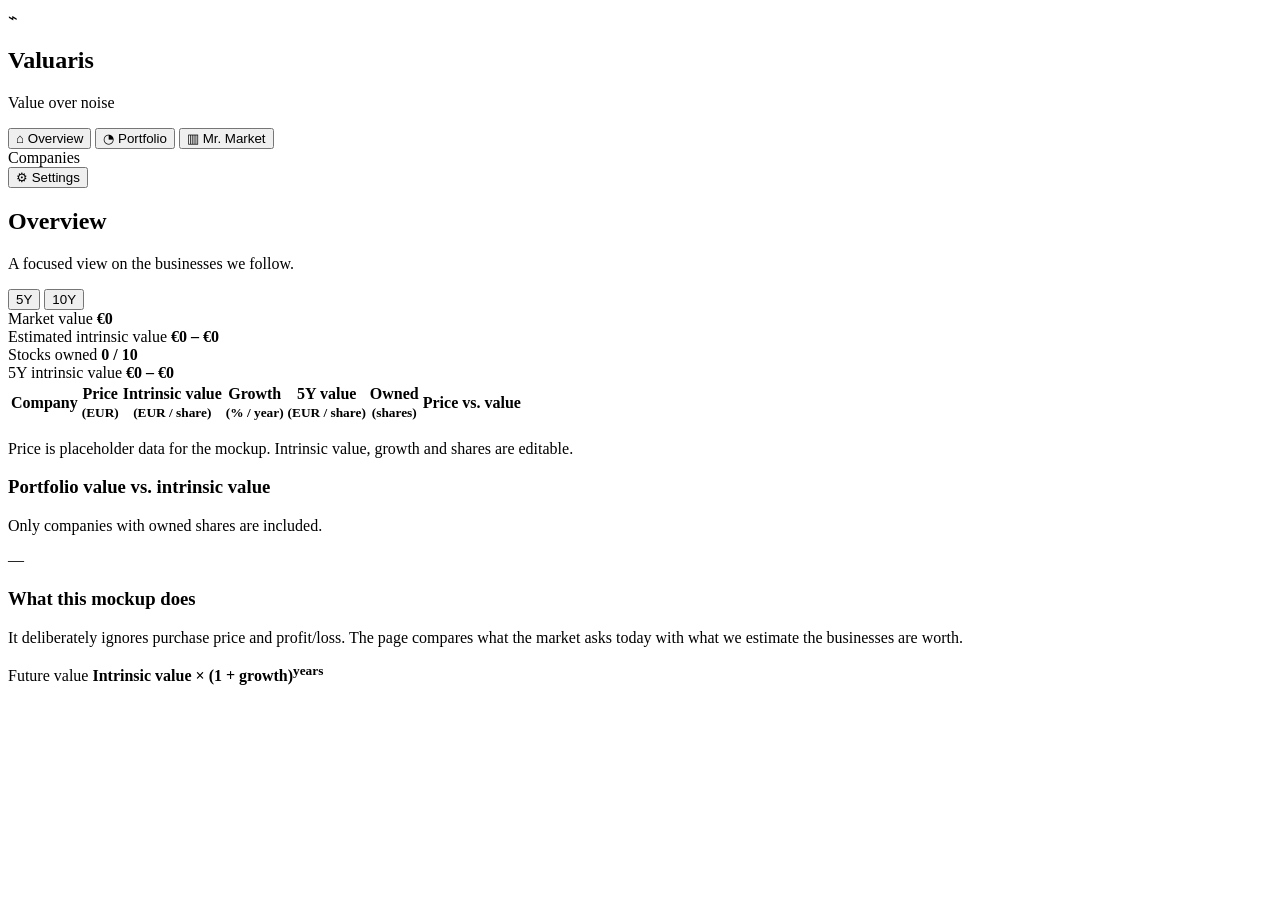
==== index.html @ 26a78afe "Create Valuaris overview mockup" ====
<!doctype html>
<html lang="en">
<head>
  <meta charset="utf-8">
  <meta name="viewport" content="width=device-width,initial-scale=1">
  <title>Valuaris</title>
  <link rel="stylesheet" href="styles.css">
</head>
<body>
  <aside class="sidebar">
    <div class="brand">
      <div class="brandmark">⌁</div>
      <div><h1>Valuaris</h1><p>Value over noise</p></div>
    </div>

    <nav class="nav">
      <button class="navitem active">⌂ <span>Overview</span></button>
      <button class="navitem">◔ <span>Portfolio</span></button>
      <button class="navitem">▥ <span>Mr. Market</span></button>
    </nav>

    <div class="section-label">Companies</div>
    <div id="companyList" class="companies"></div>

    <button class="settings">⚙ <span>Settings</span></button>
  </aside>

  <main class="main">
    <header class="topbar">
      <div>
        <h2>Overview</h2>
        <p>A focused view on the businesses we follow.</p>
      </div>
      <div class="horizon-switch" aria-label="Forecast horizon">
        <button class="horizon active" data-years="5">5Y</button>
        <button class="horizon" data-years="10">10Y</button>
      </div>
    </header>

    <section class="summary-grid">
      <article class="card metric">
        <span>Market value</span>
        <strong id="portfolioMarket">€0</strong>
        <div class="bar"><i id="marketBar"></i></div>
      </article>
      <article class="card metric">
        <span>Estimated intrinsic value</span>
        <strong id="portfolioIntrinsic">€0 – €0</strong>
        <div class="rangebar"><i id="intrinsicBarMin"></i><b id="intrinsicBarMax"></b></div>
      </article>
      <article class="card metric">
        <span>Stocks owned</span>
        <strong id="stocksOwned">0 / 10</strong>
        <div id="ownedDots" class="dots"></div>
      </article>
      <article class="card metric">
        <span id="futureLabel">5Y intrinsic value</span>
        <strong id="portfolioFuture">€0 – €0</strong>
        <div class="rangebar future"><i id="futureBarMin"></i><b id="futureBarMax"></b></div>
      </article>
    </section>

    <section class="card table-card">
      <div class="table-scroll">
        <table>
          <thead>
            <tr>
              <th>Company</th>
              <th>Price<br><small>(EUR)</small></th>
              <th>Intrinsic value<br><small>(EUR / share)</small></th>
              <th>Growth<br><small>(% / year)</small></th>
              <th id="futureTableHeading">5Y value<br><small>(EUR / share)</small></th>
              <th>Owned<br><small>(shares)</small></th>
              <th>Price vs. value</th>
            </tr>
          </thead>
          <tbody id="stockRows"></tbody>
        </table>
      </div>
      <p class="hint">Price is placeholder data for the mockup. Intrinsic value, growth and shares are editable.</p>
    </section>

    <section class="bottom-grid">
      <article class="card portfolio-card">
        <div class="card-title-row">
          <div>
            <h3>Portfolio value vs. intrinsic value</h3>
            <p>Only companies with owned shares are included.</p>
          </div>
          <span class="pill" id="portfolioRatio">—</span>
        </div>
        <div id="portfolioBars" class="portfolio-bars"></div>
      </article>

      <article class="card explanation">
        <h3>What this mockup does</h3>
        <p>It deliberately ignores purchase price and profit/loss. The page compares what the market asks today with what we estimate the businesses are worth.</p>
        <div class="formula">
          <span>Future value</span>
          <strong>Intrinsic value × (1 + growth)<sup>years</sup></strong>
        </div>
      </article>
    </section>
  </main>

  <script src="app.js"></script>
</body>
</html>
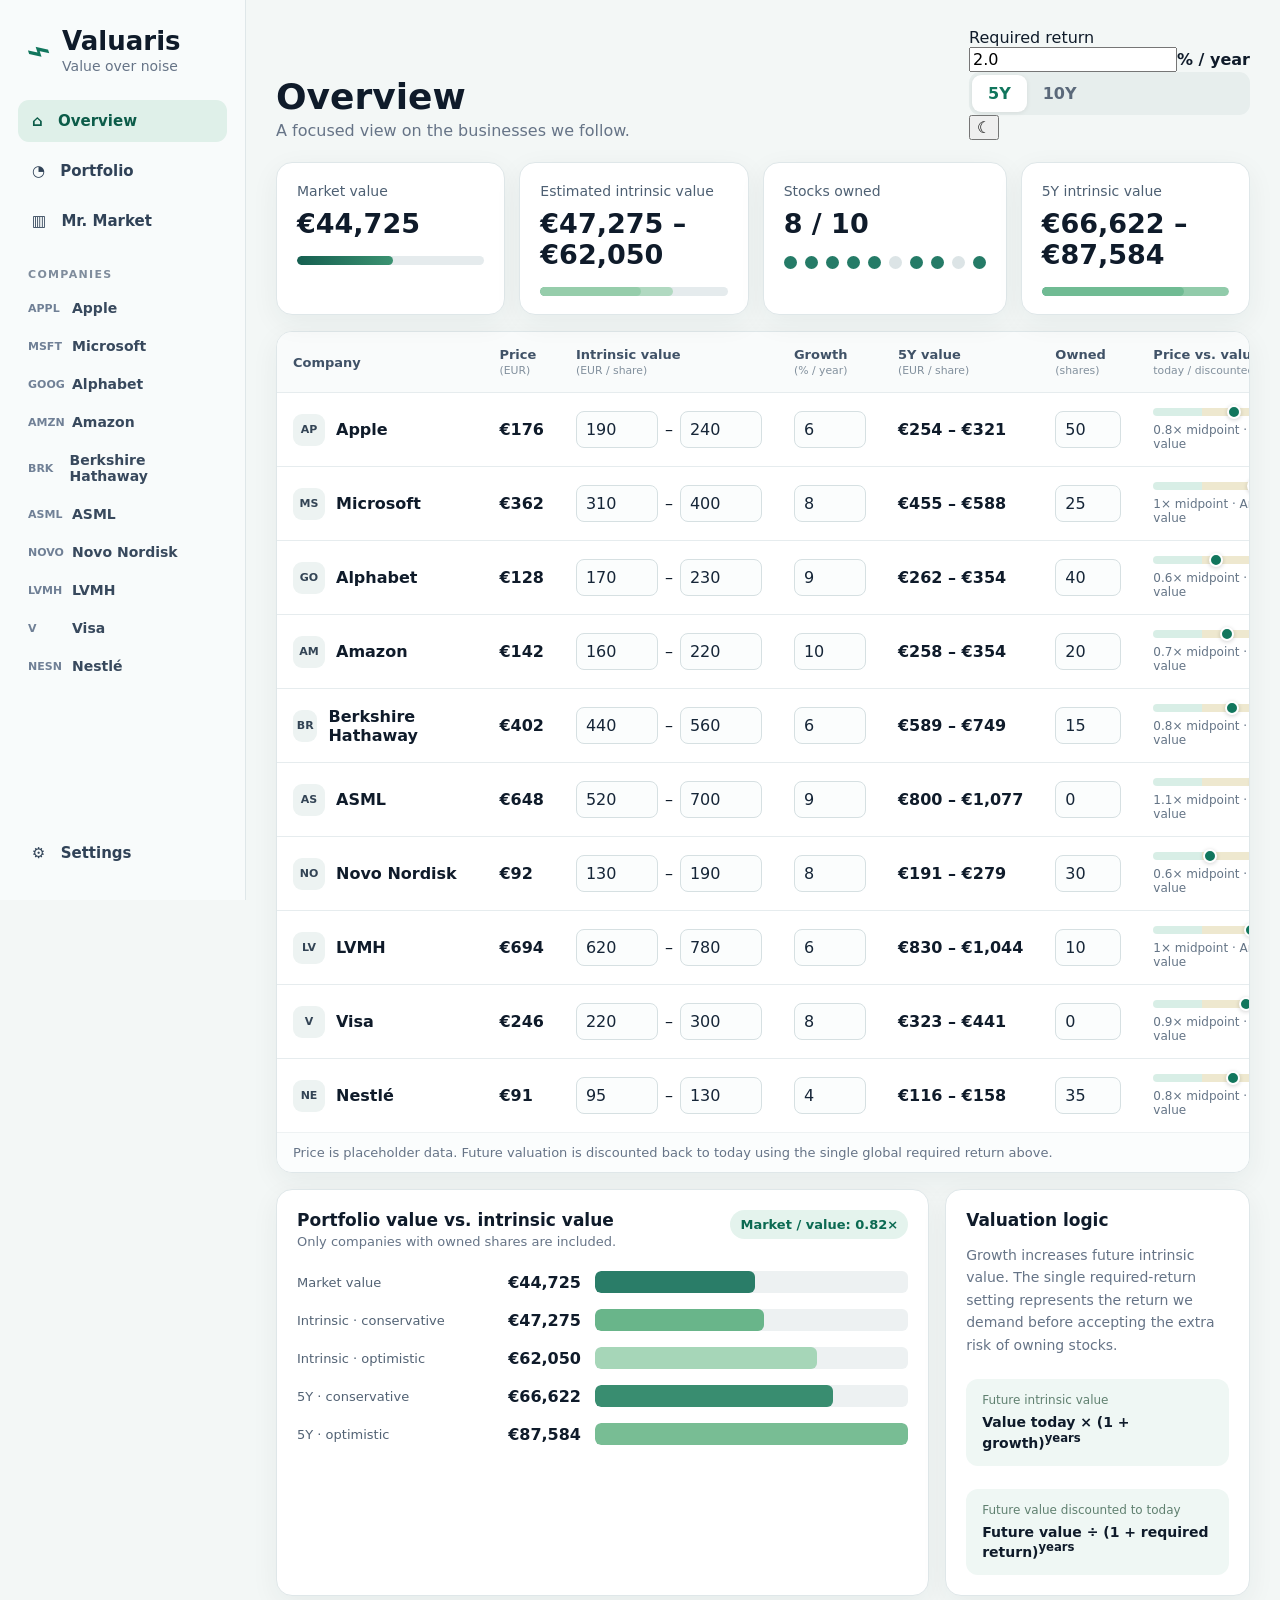
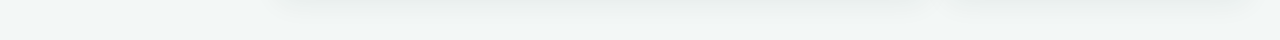
==== commit 0d7ab8f0: "Add global required return and night mode" ====
--- a/index.html
+++ b/index.html
@@ -31,9 +31,16 @@
         <h2>Overview</h2>
         <p>A focused view on the businesses we follow.</p>
       </div>
-      <div class="horizon-switch" aria-label="Forecast horizon">
-        <button class="horizon active" data-years="5">5Y</button>
-        <button class="horizon" data-years="10">10Y</button>
+      <div class="top-controls">
+        <label class="return-control">
+          <span>Required return</span>
+          <div><input id="requiredReturn" type="number" step="0.1" min="0" value="2.0"><b>% / year</b></div>
+        </label>
+        <div class="horizon-switch" aria-label="Forecast horizon">
+          <button class="horizon active" data-years="5">5Y</button>
+          <button class="horizon" data-years="10">10Y</button>
+        </div>
+        <button id="themeToggle" class="theme-toggle" aria-label="Toggle night mode" title="Night mode">☾</button>
       </div>
     </header>
 
@@ -71,13 +78,13 @@
               <th>Growth<br><small>(% / year)</small></th>
               <th id="futureTableHeading">5Y value<br><small>(EUR / share)</small></th>
               <th>Owned<br><small>(shares)</small></th>
-              <th>Price vs. value</th>
+              <th>Price vs. value<br><small>today / discounted future</small></th>
             </tr>
           </thead>
           <tbody id="stockRows"></tbody>
         </table>
       </div>
-      <p class="hint">Price is placeholder data for the mockup. Intrinsic value, growth and shares are editable.</p>
+      <p class="hint">Price is placeholder data. Future valuation is discounted back to today using the single global required return above.</p>
     </section>
 
     <section class="bottom-grid">
@@ -93,11 +100,15 @@
       </article>
 
       <article class="card explanation">
-        <h3>What this mockup does</h3>
-        <p>It deliberately ignores purchase price and profit/loss. The page compares what the market asks today with what we estimate the businesses are worth.</p>
+        <h3>Valuation logic</h3>
+        <p>Growth increases future intrinsic value. The single required-return setting represents the return we demand before accepting the extra risk of owning stocks.</p>
         <div class="formula">
-          <span>Future value</span>
-          <strong>Intrinsic value × (1 + growth)<sup>years</sup></strong>
+          <span>Future intrinsic value</span>
+          <strong>Value today × (1 + growth)<sup>years</sup></strong>
+        </div>
+        <div class="formula">
+          <span>Future value discounted to today</span>
+          <strong>Future value ÷ (1 + required return)<sup>years</sup></strong>
         </div>
       </article>
     </section>
--- a/styles.css
+++ b/styles.css
@@ -0,0 +1,34 @@
+:root{
+  --bg:#f3f7f6; --card:#fff; --ink:#0f1b2a; --muted:#667487; --line:#dfe7e9;
+  --green:#11765d; --green2:#55ad7d; --green3:#bce4cc; --red:#d9544d; --amber:#dba423;
+  --shadow:0 8px 28px rgba(20,49,54,.06); --radius:16px;
+}
+*{box-sizing:border-box}
+body{margin:0;font-family:Inter,ui-sans-serif,system-ui,-apple-system,BlinkMacSystemFont,"Segoe UI",sans-serif;background:var(--bg);color:var(--ink)}
+button,input{font:inherit}
+.sidebar{position:fixed;inset:0 auto 0 0;width:246px;background:#f8fbfb;border-right:1px solid var(--line);padding:26px 18px;display:flex;flex-direction:column}
+.brand{display:flex;gap:12px;align-items:center;padding:0 8px 26px}.brandmark{font-size:40px;color:var(--green);transform:rotate(-18deg)}
+.brand h1{margin:0;font-size:26px}.brand p{margin:2px 0 0;color:var(--muted);font-size:14px}
+.nav{display:grid;gap:8px}.navitem,.settings{border:0;background:none;text-align:left;padding:12px 14px;border-radius:11px;color:#304257;cursor:pointer;font-weight:650;font-size:15px}
+.navitem span,.settings span{margin-left:10px}.navitem.active{background:#dff0e9;color:#0c5c49}
+.section-label{margin:26px 10px 10px;color:#7f8c9c;text-transform:uppercase;font-size:11px;letter-spacing:.12em;font-weight:800}
+.companies{display:grid;gap:4px}.company-btn{border:0;background:transparent;border-radius:10px;text-align:left;padding:9px 10px;color:#38495d;display:flex;align-items:center;gap:10px}
+.company-btn .ticker{width:34px;font-size:11px;font-weight:800;color:#708096}.company-btn strong{font-size:14px}
+.settings{margin-top:auto}
+.main{margin-left:246px;padding:28px 30px 44px;max-width:1700px}
+.topbar{display:flex;align-items:end;justify-content:space-between;margin-bottom:22px}.topbar h2{font-size:36px;margin:0}.topbar p{margin:4px 0 0;color:var(--muted)}
+.horizon-switch{display:flex;background:#e7eeed;border-radius:11px;padding:3px}.horizon{border:0;background:none;padding:9px 16px;border-radius:9px;color:#5b697a;font-weight:800;cursor:pointer}.horizon.active{background:white;color:var(--green);box-shadow:0 1px 5px rgba(0,0,0,.08)}
+.card{background:var(--card);border:1px solid var(--line);border-radius:var(--radius);box-shadow:var(--shadow)}
+.summary-grid{display:grid;grid-template-columns:repeat(4,1fr);gap:14px;margin-bottom:16px}.metric{padding:18px 20px}.metric span{font-size:14px;color:#4e6073}.metric strong{display:block;font-size:27px;margin:8px 0 17px}
+.bar,.rangebar{height:9px;background:#e5ebed;border-radius:99px;position:relative;overflow:hidden}.bar i{display:block;height:100%;width:40%;background:linear-gradient(90deg,#155f50,#3b9271);border-radius:99px}
+.rangebar i,.rangebar b{position:absolute;left:0;top:0;bottom:0;border-radius:99px}.rangebar i{background:#4ea877;width:45%}.rangebar b{background:#a6d6b8;width:70%;opacity:.82}.rangebar.future i{background:#2a9270}.rangebar.future b{background:#7fc59b}
+.dots{display:flex;gap:8px}.dot{width:13px;height:13px;border-radius:50%;background:#dce4e6}.dot.on{background:#257b67}
+.table-card{overflow:hidden}.table-scroll{overflow-x:auto}table{border-collapse:collapse;width:100%;min-width:1040px}th,td{padding:15px 16px;border-bottom:1px solid #e6ecee;text-align:left;vertical-align:middle}th{background:#f9fbfb;font-size:13px;color:#405267}th small{font-weight:500;color:#82909d}tbody tr:last-child td{border-bottom:0}.company-name{display:flex;align-items:center;gap:11px;font-weight:750}.company-logo{width:32px;height:32px;border-radius:9px;background:#edf3f2;display:grid;place-items:center;font-size:11px;font-weight:900;color:#345}
+.price{font-weight:750;white-space:nowrap}.range-inputs{display:flex;gap:7px;align-items:center}.num{width:82px;padding:8px 9px;border:1px solid #d6e0e2;border-radius:8px;background:#fbfdfd;color:#162638}.num:focus{outline:2px solid #b8dfcf;border-color:#6ab18f}.growth{width:72px}.shares{width:66px}
+.future-value{font-weight:750;white-space:nowrap}.valuation{min-width:155px}.valuation-track{height:8px;background:linear-gradient(90deg,#d8eee6 0 33%,#eee8cf 33% 67%,#f2d7d4 67%);border-radius:99px;position:relative}.valuation-dot{position:absolute;top:50%;width:14px;height:14px;background:var(--green);border:2px solid white;border-radius:50%;transform:translate(-50%,-50%);box-shadow:0 1px 4px rgba(0,0,0,.18)}.valuation-text{font-size:12px;color:#647486;margin-top:7px}
+.hint{margin:0;padding:12px 16px;background:#fbfdfd;color:#7b8896;font-size:12px;border-top:1px solid #eef2f3}
+.bottom-grid{display:grid;grid-template-columns:1.5fr .7fr;gap:16px;margin-top:16px}.portfolio-card,.explanation{padding:20px}.card-title-row{display:flex;justify-content:space-between;gap:16px}.card h3{margin:0 0 4px;font-size:17px}.card p{color:var(--muted);margin:0;font-size:13px}.pill{height:max-content;padding:7px 10px;border-radius:999px;background:#e4f3ed;color:#0b6a52;font-weight:850;font-size:13px}
+.portfolio-bars{margin-top:22px;display:grid;gap:16px}.pb-row{display:grid;grid-template-columns:170px 100px 1fr;gap:14px;align-items:center}.pb-label{font-size:13px;color:#526274}.pb-value{font-weight:800;text-align:right}.pb-track{height:22px;background:#edf1f2;border-radius:6px;overflow:hidden}.pb-fill{height:100%;border-radius:6px;background:#2a7d68}.pb-row.cons .pb-fill{background:#69b58a}.pb-row.opt .pb-fill{background:#a6d6b8}.pb-row.future-min .pb-fill{background:#398d70}.pb-row.future-max .pb-fill{background:#78bd94}
+.explanation>p{font-size:14px;line-height:1.6;margin-top:14px}.formula{margin-top:23px;border-radius:12px;background:#eff7f4;padding:14px 16px}.formula span{display:block;color:#608070;font-size:12px;margin-bottom:5px}.formula strong{font-size:14px}
+@media(max-width:1100px){.summary-grid{grid-template-columns:repeat(2,1fr)}.bottom-grid{grid-template-columns:1fr}.sidebar{width:205px}.main{margin-left:205px}}
+@media(max-width:760px){.sidebar{position:static;width:auto;height:auto}.main{margin-left:0;padding:18px}.companies,.section-label,.settings{display:none}.summary-grid{grid-template-columns:1fr}.topbar{align-items:flex-start}.topbar h2{font-size:30px}.pb-row{grid-template-columns:130px 85px 1fr}}
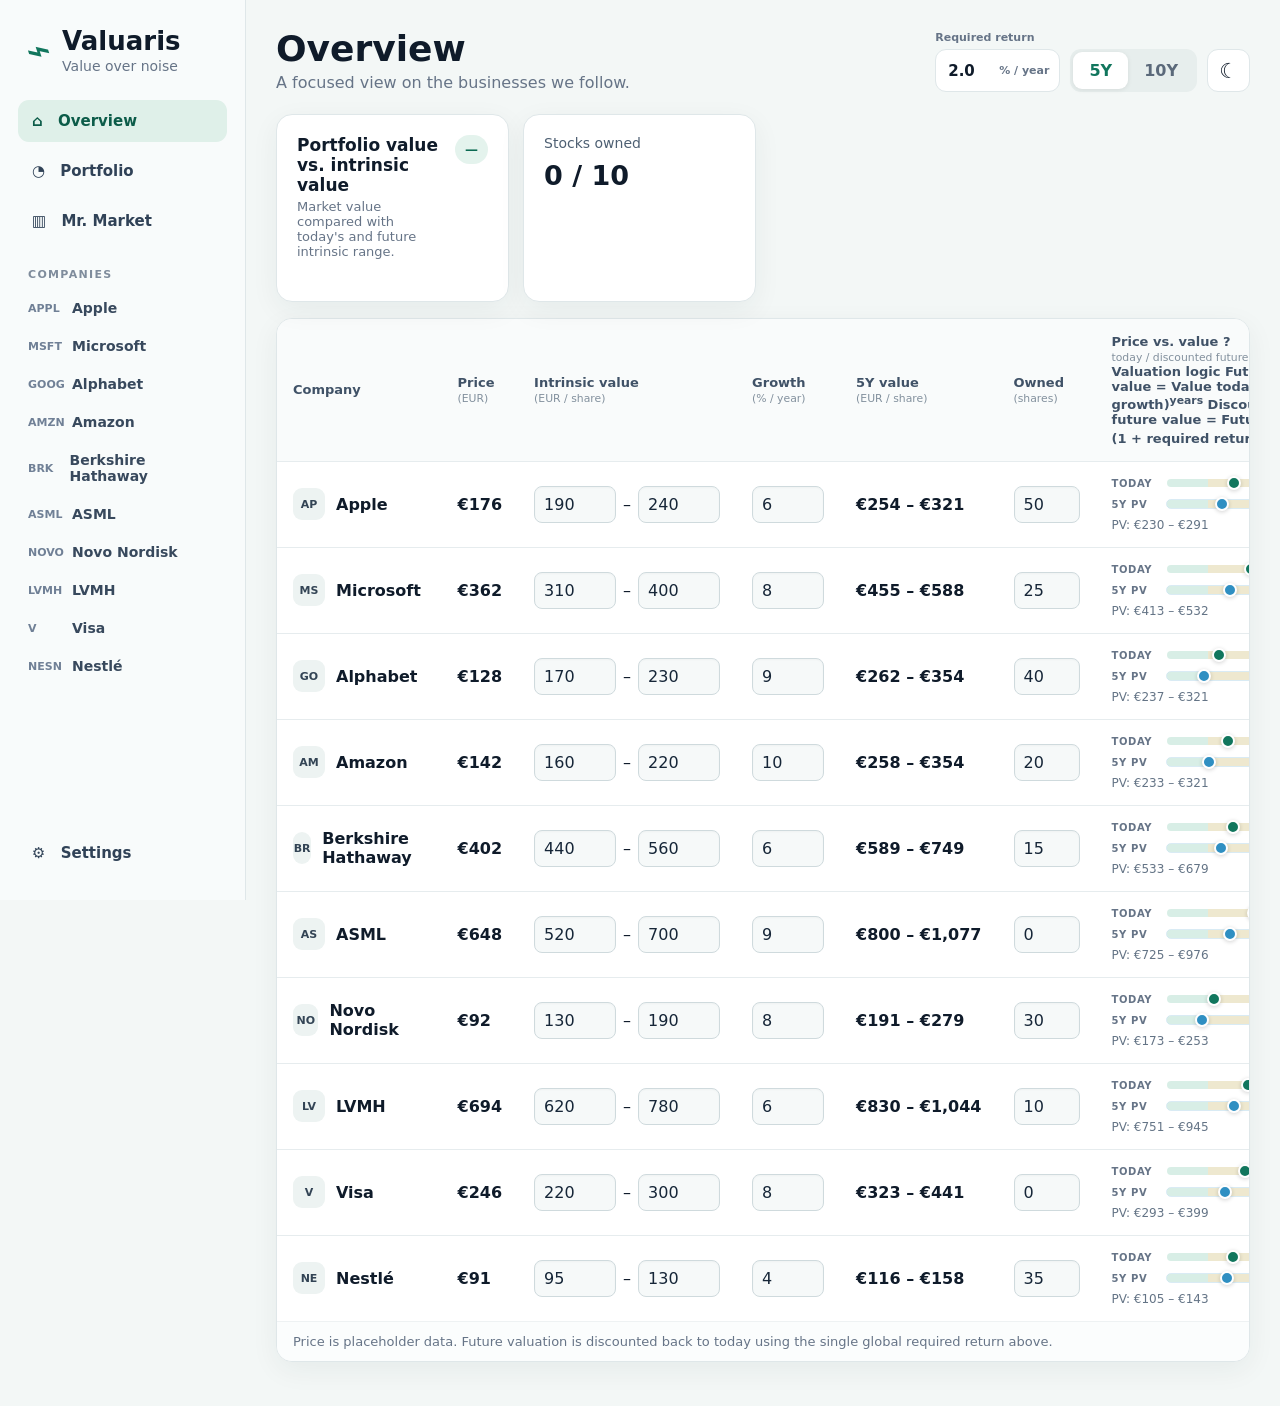
==== commit 7efc65bf: "Move portfolio valuation summary to top" ====
--- a/index.html
+++ b/index.html
@@ -45,25 +45,21 @@
     </header>
 
     <section class="summary-grid">
-      <article class="card metric">
-        <span>Market value</span>
-        <strong id="portfolioMarket">€0</strong>
-        <div class="bar"><i id="marketBar"></i></div>
+      <article class="card portfolio-card top-portfolio">
+        <div class="card-title-row">
+          <div>
+            <h3>Portfolio value vs. intrinsic value</h3>
+            <p>Market value compared with today's and future intrinsic range.</p>
+          </div>
+          <span class="pill" id="portfolioRatio">—</span>
+        </div>
+        <div id="portfolioBars" class="portfolio-bars top-bars"></div>
       </article>
-      <article class="card metric">
-        <span>Estimated intrinsic value</span>
-        <strong id="portfolioIntrinsic">€0 – €0</strong>
-        <div class="rangebar"><i id="intrinsicBarMin"></i><b id="intrinsicBarMax"></b></div>
-      </article>
-      <article class="card metric">
+
+      <article class="card metric owned-card">
         <span>Stocks owned</span>
         <strong id="stocksOwned">0 / 10</strong>
         <div id="ownedDots" class="dots"></div>
-      </article>
-      <article class="card metric">
-        <span id="futureLabel">5Y intrinsic value</span>
-        <strong id="portfolioFuture">€0 – €0</strong>
-        <div class="rangebar future"><i id="futureBarMin"></i><b id="futureBarMax"></b></div>
       </article>
     </section>
 
@@ -78,7 +74,13 @@
               <th>Growth<br><small>(% / year)</small></th>
               <th id="futureTableHeading">5Y value<br><small>(EUR / share)</small></th>
               <th>Owned<br><small>(shares)</small></th>
-              <th>Price vs. value<br><small>today / discounted future</small></th>
+              <th class="valuation-help">Price vs. value <span class="help-icon">?</span><br><small>today / discounted future</small>
+  <div class="valuation-tooltip">
+    <strong>Valuation logic</strong>
+    <span>Future intrinsic value = Value today × (1 + growth)<sup>years</sup></span>
+    <span>Discounted future value = Future value ÷ (1 + required return)<sup>years</sup></span>
+  </div>
+</th>
             </tr>
           </thead>
           <tbody id="stockRows"></tbody>
@@ -87,31 +89,7 @@
       <p class="hint">Price is placeholder data. Future valuation is discounted back to today using the single global required return above.</p>
     </section>
 
-    <section class="bottom-grid">
-      <article class="card portfolio-card">
-        <div class="card-title-row">
-          <div>
-            <h3>Portfolio value vs. intrinsic value</h3>
-            <p>Only companies with owned shares are included.</p>
-          </div>
-          <span class="pill" id="portfolioRatio">—</span>
-        </div>
-        <div id="portfolioBars" class="portfolio-bars"></div>
-      </article>
 
-      <article class="card explanation">
-        <h3>Valuation logic</h3>
-        <p>Growth increases future intrinsic value. The single required-return setting represents the return we demand before accepting the extra risk of owning stocks.</p>
-        <div class="formula">
-          <span>Future intrinsic value</span>
-          <strong>Value today × (1 + growth)<sup>years</sup></strong>
-        </div>
-        <div class="formula">
-          <span>Future value discounted to today</span>
-          <strong>Future value ÷ (1 + required return)<sup>years</sup></strong>
-        </div>
-      </article>
-    </section>
   </main>
 
   <script src="app.js"></script>
--- a/styles.css
+++ b/styles.css
@@ -32,3 +32,70 @@
 .explanation>p{font-size:14px;line-height:1.6;margin-top:14px}.formula{margin-top:23px;border-radius:12px;background:#eff7f4;padding:14px 16px}.formula span{display:block;color:#608070;font-size:12px;margin-bottom:5px}.formula strong{font-size:14px}
 @media(max-width:1100px){.summary-grid{grid-template-columns:repeat(2,1fr)}.bottom-grid{grid-template-columns:1fr}.sidebar{width:205px}.main{margin-left:205px}}
 @media(max-width:760px){.sidebar{position:static;width:auto;height:auto}.main{margin-left:0;padding:18px}.companies,.section-label,.settings{display:none}.summary-grid{grid-template-columns:1fr}.topbar{align-items:flex-start}.topbar h2{font-size:30px}.pb-row{grid-template-columns:130px 85px 1fr}}
+
+.top-controls{display:flex;align-items:end;gap:10px;flex-wrap:wrap;justify-content:flex-end}
+.return-control{display:grid;gap:5px;color:var(--muted);font-size:11px;font-weight:750}
+.return-control>div{height:43px;display:flex;align-items:center;background:var(--card);border:1px solid var(--line);border-radius:11px;padding:0 10px}
+.return-control input{width:53px;border:0;background:transparent;color:var(--ink);font-weight:850;font-size:15px;outline:0}
+.return-control b{font-size:11px;color:var(--muted);white-space:nowrap}
+.theme-toggle{height:43px;width:43px;border:1px solid var(--line);border-radius:11px;background:var(--card);color:var(--ink);font-size:21px;cursor:pointer}
+.valuation-pair{display:grid;gap:8px}
+.valuation-row{display:grid;grid-template-columns:48px 1fr 48px;gap:7px;align-items:center}
+.valuation-label{font-size:10px;text-transform:uppercase;letter-spacing:.06em;color:var(--muted);font-weight:800}
+.valuation-ratio{font-size:11px;font-weight:800;color:var(--muted);text-align:right}
+.valuation-row.future .valuation-dot{background:#2f8fc2}
+body.dark{--bg:#0d1418;--card:#152127;--ink:#e8f0f2;--muted:#93a3ac;--line:#27363d;--shadow:0 8px 28px rgba(0,0,0,.22)}
+body.dark .sidebar{background:#111b20}
+body.dark th{background:#18262c;color:#b6c3c9}
+body.dark .hint{background:#18262c}
+body.dark .num{background:#101b20;color:#e8f0f2;border-color:#27363d}
+body.dark .company-logo{background:#203038;color:#b6c3c9}
+body.dark .horizon-switch{background:#26353c}
+body.dark .horizon.active{background:#152127}
+body.dark .navitem,body.dark .settings,body.dark .company-btn{color:#b6c3c9}
+body.dark .navitem.active{background:#173a31;color:#7fd5b0}
+body.dark .return-control>div,body.dark .theme-toggle{background:#152127;border-color:#27363d}
+
+/* Demo input cleanup */
+input[type="number"]{
+  appearance:textfield;
+  -moz-appearance:textfield;
+}
+input[type="number"]::-webkit-outer-spin-button,
+input[type="number"]::-webkit-inner-spin-button{
+  -webkit-appearance:none;
+  margin:0;
+}
+.num{
+  background:#f6f9f9;
+  border:1px solid #cfdadd;
+  box-shadow:inset 0 1px 2px rgba(15,27,42,.03);
+}
+.num:hover{border-color:#aebfc4}
+.num:focus{
+  background:#fff;
+  outline:0;
+  border-color:#68aa90;
+  box-shadow:0 0 0 3px rgba(17,118,93,.10);
+}
+body.dark .num{
+  background:#1b2a31;
+  color:#eef5f6;
+  border-color:#354850;
+  box-shadow:none;
+}
+body.dark .num:hover{border-color:#4d646d}
+body.dark .num:focus{
+  background:#20323a;
+  border-color:#58ad8c;
+  box-shadow:0 0 0 3px rgba(88,173,140,.13);
+}
+body.dark .range-inputs>span{color:#6f858e}
+body.dark .valuation-track{
+  background:linear-gradient(90deg,#193a31 0 33%,#423c28 33% 67%,#482d2c 67%);
+}
+body.dark .valuation-dot{border-color:#152127}
+.valuation{min-width:260px}
+.valuation-pair{margin-bottom:7px}
+.valuation-row{grid-template-columns:48px minmax(120px,1fr) 42px}
+.valuation-row.future .valuation-track{outline:1px solid rgba(47,143,194,.18)}
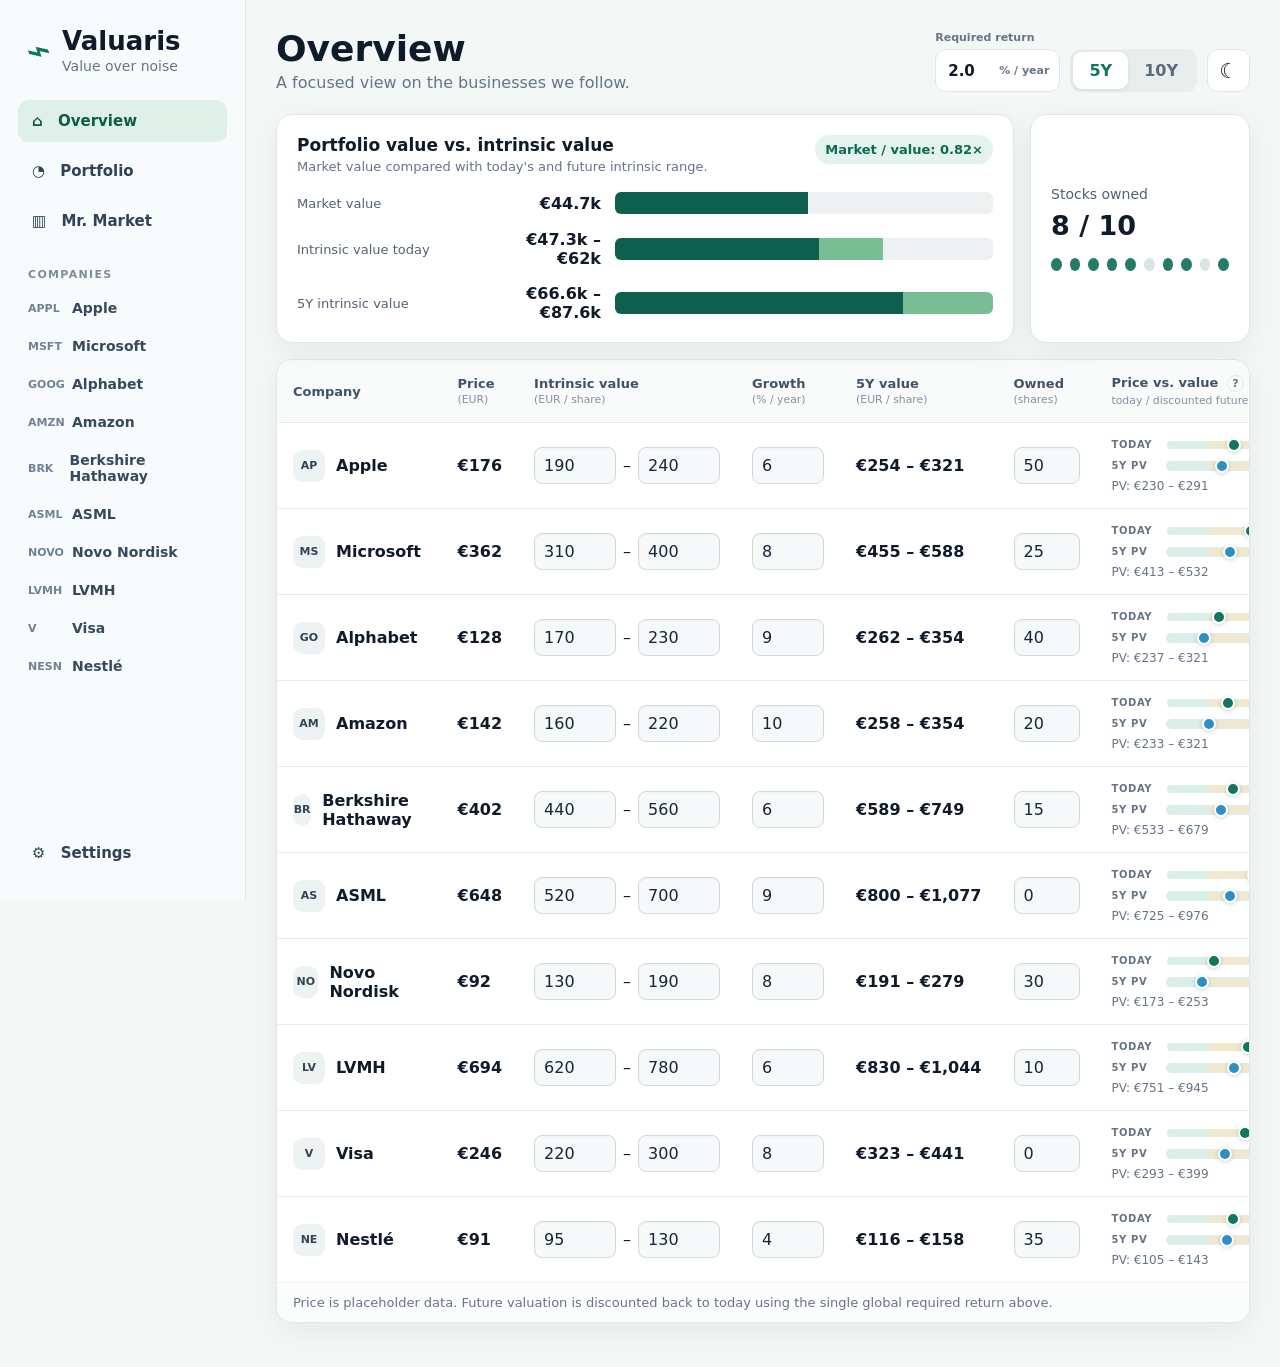
==== commit 30113be9: "Link overview to Mr Market page" ====
--- a/index.html
+++ b/index.html
@@ -14,9 +14,9 @@
     </div>
 
     <nav class="nav">
-      <button class="navitem active">⌂ <span>Overview</span></button>
+      <a class="navitem active" href="/">⌂ <span>Overview</span></a>
       <button class="navitem">◔ <span>Portfolio</span></button>
-      <button class="navitem">▥ <span>Mr. Market</span></button>
+      <a class="navitem" href="/mr-market">▥ <span>Mr. Market</span></a>
     </nav>
 
     <div class="section-label">Companies</div>
--- a/styles.css
+++ b/styles.css
@@ -99,3 +99,129 @@
 .valuation-pair{margin-bottom:7px}
 .valuation-row{grid-template-columns:48px minmax(120px,1fr) 42px}
 .valuation-row.future .valuation-track{outline:1px solid rgba(47,143,194,.18)}
+
+.summary-grid{
+  display:grid;
+  grid-template-columns:minmax(0,1fr) 220px;
+  gap:16px;
+  margin-bottom:16px;
+}
+.top-portfolio{padding:20px}
+.owned-card{display:flex;flex-direction:column;justify-content:center}
+.top-bars{margin-top:18px}
+.top-bars .pb-row{grid-template-columns:180px 110px 1fr}
+.pb-track{
+  position:relative;
+  background:#eef2f2;
+}
+.pb-range{
+  height:100%;
+  border-radius:6px;
+  background:linear-gradient(
+    90deg,
+    #0f5f4e 0 33%,
+    #4ea877 33% 66%,
+    #ffffff 66% 100%
+  );
+}
+body.dark .pb-track{background:#243138}
+body.dark .pb-range{
+  background:linear-gradient(
+    90deg,
+    #0f5f4e 0 33%,
+    #4ea877 33% 66%,
+    #c6ced2 66% 100%
+  );
+}
+.valuation-help{position:relative}
+.help-icon{
+  display:inline-grid;
+  place-items:center;
+  width:17px;height:17px;
+  margin-left:4px;
+  border-radius:50%;
+  border:1px solid var(--line);
+  color:var(--muted);
+  font-size:11px;
+  cursor:help;
+}
+.valuation-tooltip{
+  display:none;
+  position:absolute;
+  z-index:50;
+  top:52px;
+  right:8px;
+  width:320px;
+  padding:14px 16px;
+  border-radius:12px;
+  background:var(--card);
+  border:1px solid var(--line);
+  box-shadow:0 12px 30px rgba(0,0,0,.16);
+  color:var(--ink);
+  text-align:left;
+  font-weight:500;
+}
+.valuation-tooltip strong{display:block;margin-bottom:8px}
+.valuation-tooltip span{display:block;font-size:12px;line-height:1.5;color:var(--muted);margin-top:6px}
+.valuation-help:hover .valuation-tooltip{display:block}
+body.dark th, body.dark td{border-bottom-color:#2b3940}
+body.dark tbody tr td{border-bottom-color:#2b3940}
+@media(max-width:1100px){
+  .summary-grid{grid-template-columns:1fr}
+  .owned-card{min-height:120px}
+}
+
+.pb-row.range-row .pb-track{overflow:hidden}
+.pb-row.range-row .pb-range{position:absolute;left:0;top:0;bottom:0;width:100%}
+.range-cut{
+  position:absolute;
+  top:0;bottom:0;
+  background:rgba(255,255,255,.34);
+  border-left:2px solid rgba(255,255,255,.95);
+  border-right:2px solid rgba(255,255,255,.95);
+}
+body.dark .range-cut{
+  background:rgba(198,206,210,.15);
+  border-left-color:#c6ced2;
+  border-right-color:#c6ced2;
+}
+
+/* Shared portfolio bar scale: exactly three visual segments */
+.pb-track.segmented{
+  display:flex;
+  overflow:hidden;
+  background:transparent;
+}
+.seg{height:100%}
+.seg-min,.seg-market{background:#0f5f4e}
+.seg-range{background:#78bd94}
+.seg-rest{background:#ffffff}
+body.dark .seg-rest{background:#c6ced2}
+.pb-row.range-row .pb-track,
+.pb-row.market .pb-track{position:relative}
+.range-cut,.pb-range{display:none !important}
+
+/* Final neutral tones for portfolio beams */
+.seg-rest{background:#edf1f2}
+body.dark .seg-rest{background:#5a666c}
+
+.navitem{text-decoration:none;display:block}
+select{font:inherit;border:0;background:transparent;color:var(--ink);font-weight:800;outline:0}
+body.dark select{color:var(--ink)}
+.company-btn.selected{background:#dff0e9;color:#0c5c49}
+body.dark .company-btn.selected{background:#173a31;color:#7fd5b0}
+.market-summary{display:grid;grid-template-columns:repeat(4,1fr);gap:14px;margin-bottom:16px}
+.market-stat{padding:18px 20px}
+.market-stat span{display:block;font-size:13px;color:var(--muted)}
+.market-stat strong{display:block;margin-top:8px;font-size:24px}
+.market-chart-card{padding:20px}
+.market-chart{display:block;width:100%;height:auto;min-height:420px;margin-top:12px}
+.chart-grid{stroke:var(--line);stroke-width:1}
+.chart-label{fill:var(--muted);font-size:13px}
+.price-line{fill:none;stroke:#7b8990;stroke-width:1.6;opacity:.75}
+.trend-line{fill:none;stroke:#168065;stroke-width:4}
+body.dark .price-line{stroke:#9aa8ae}
+body.dark .trend-line{stroke:#58c59d}
+.market-note{margin-top:16px;padding:16px 20px;display:flex;gap:12px;align-items:center}
+.market-note span{color:var(--muted);font-size:13px}
+@media(max-width:900px){.market-summary{grid-template-columns:repeat(2,1fr)}}
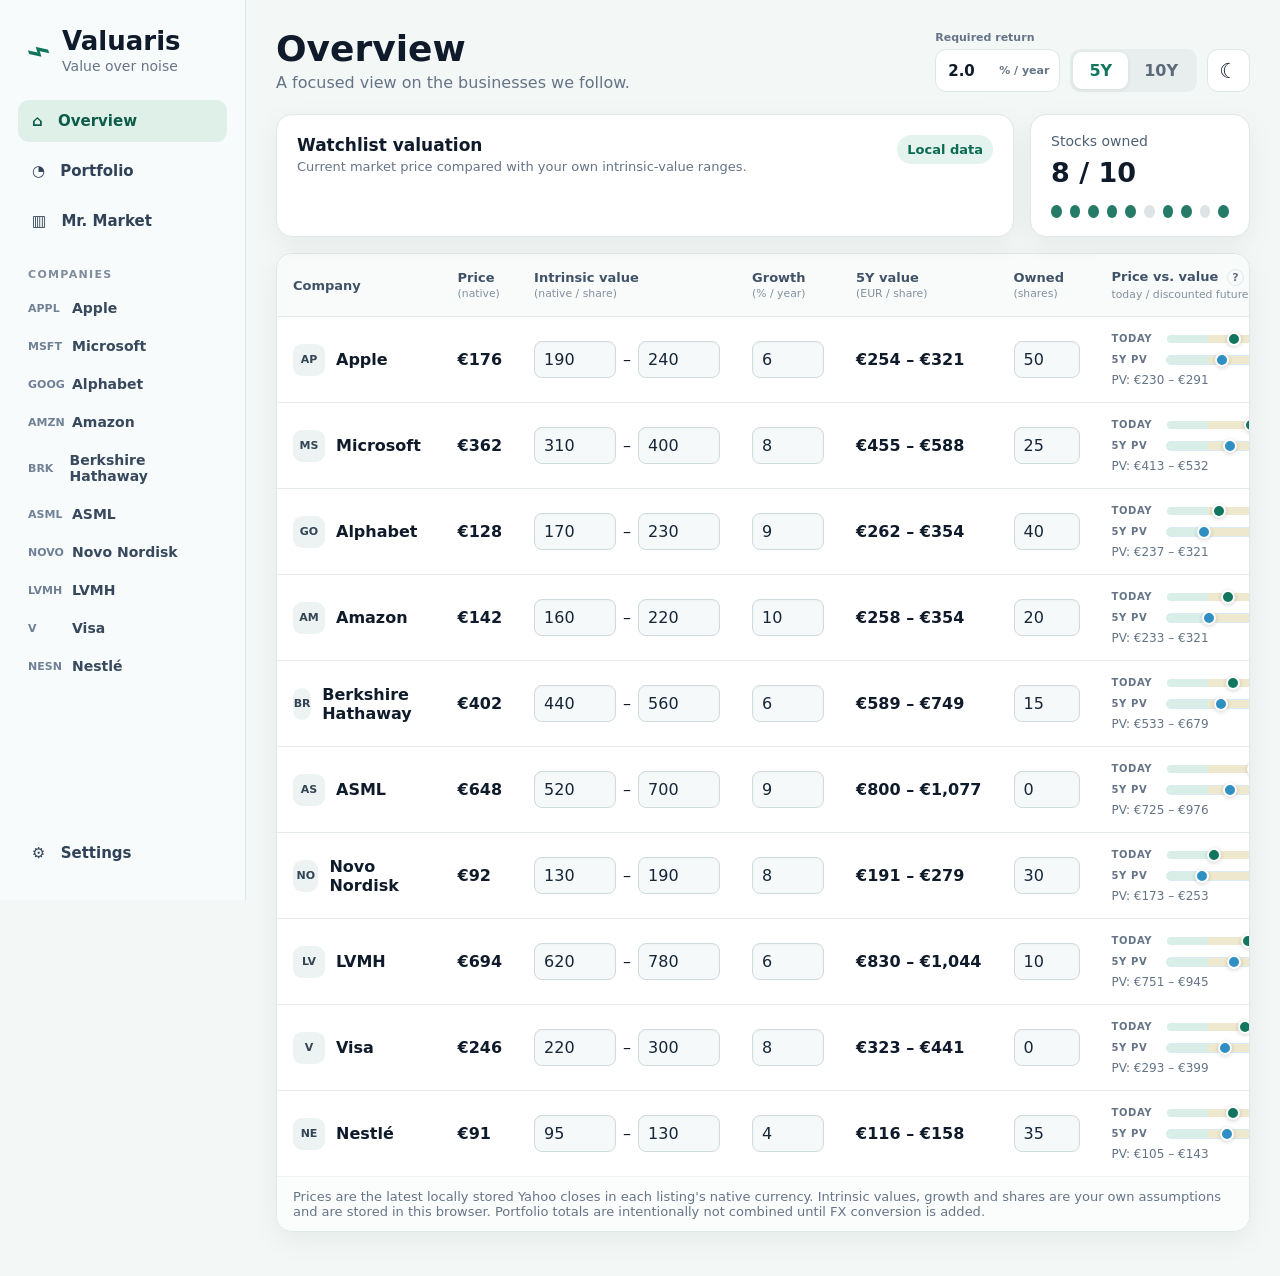
==== commit 29ab5867: "Update overview for real three-stock watchlist" ====
--- a/index.html
+++ b/index.html
@@ -48,17 +48,17 @@
       <article class="card portfolio-card top-portfolio">
         <div class="card-title-row">
           <div>
-            <h3>Portfolio value vs. intrinsic value</h3>
-            <p>Market value compared with today's and future intrinsic range.</p>
+            <h3>Watchlist valuation</h3>
+            <p>Current market price compared with your own intrinsic-value ranges.</p>
           </div>
-          <span class="pill" id="portfolioRatio">—</span>
+          <span class="pill" id="dataStatus">Local data</span>
         </div>
-        <div id="portfolioBars" class="portfolio-bars top-bars"></div>
+        <div id="watchlistSummary" class="watchlist-summary"></div>
       </article>
 
       <article class="card metric owned-card">
         <span>Stocks owned</span>
-        <strong id="stocksOwned">0 / 10</strong>
+        <strong id="stocksOwned">0 / 3</strong>
         <div id="ownedDots" class="dots"></div>
       </article>
     </section>
@@ -69,10 +69,10 @@
           <thead>
             <tr>
               <th>Company</th>
-              <th>Price<br><small>(EUR)</small></th>
-              <th>Intrinsic value<br><small>(EUR / share)</small></th>
+              <th>Price<br><small>(native)</small></th>
+              <th>Intrinsic value<br><small>(native / share)</small></th>
               <th>Growth<br><small>(% / year)</small></th>
-              <th id="futureTableHeading">5Y value<br><small>(EUR / share)</small></th>
+              <th id="futureTableHeading">5Y value<br><small>(native / share)</small></th>
               <th>Owned<br><small>(shares)</small></th>
               <th class="valuation-help">Price vs. value <span class="help-icon">?</span><br><small>today / discounted future</small>
   <div class="valuation-tooltip">
@@ -86,7 +86,7 @@
           <tbody id="stockRows"></tbody>
         </table>
       </div>
-      <p class="hint">Price is placeholder data. Future valuation is discounted back to today using the single global required return above.</p>
+      <p class="hint">Prices are the latest locally stored Yahoo closes in each listing's native currency. Intrinsic values, growth and shares are your own assumptions and are stored in this browser. Portfolio totals are intentionally not combined until FX conversion is added.</p>
     </section>
 
 
--- a/styles.css
+++ b/styles.css
@@ -225,3 +225,17 @@
 .market-note{margin-top:16px;padding:16px 20px;display:flex;gap:12px;align-items:center}
 .market-note span{color:var(--muted);font-size:13px}
 @media(max-width:900px){.market-summary{grid-template-columns:repeat(2,1fr)}}
+
+.combined-card{margin-top:16px}
+.value-one-line{stroke:#11765d;stroke-width:2.5;stroke-dasharray:8 7;opacity:.9}
+.combined-line{fill:none;stroke-width:1.8;opacity:.8}
+.combined-label{font-size:12px;font-weight:800}
+.line-0{stroke:#168065;fill:none}
+.line-1{stroke:#8a6ec7;fill:none}
+.line-2{stroke:#c47a36;fill:none}
+.line-3{stroke:#3d88b8;fill:none}
+.line-4{stroke:#bb5f78;fill:none}
+.line-5{stroke:#7f8f3d;fill:none}
+body.dark .value-one-line{stroke:#58c59d}
+
+.company-link{text-decoration:none}
